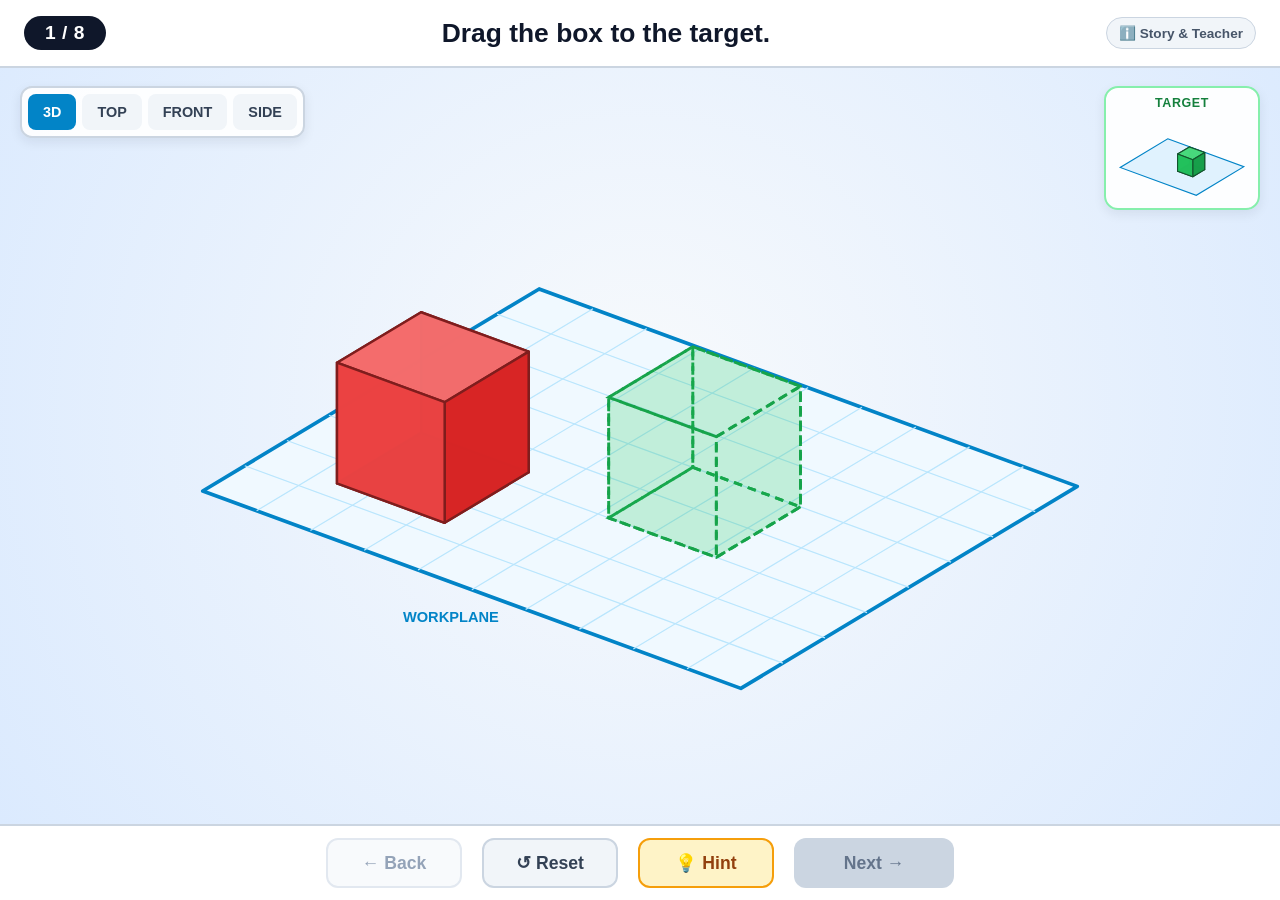
==== index.html @ 07649b6f "Complete Builder Island 3D Practice Playground" ====
<!DOCTYPE html>
<html lang="en">
<head>
  <meta charset="UTF-8" />
  <meta name="viewport" content="width=device-width, initial-scale=1.0" />
  <title>Builder Island</title>
  <link rel="icon" href="data:image/svg+xml,%3Csvg xmlns='http://www.w3.org/2000/svg' viewBox='0 0 64 64'%3E%3Crect x='12' y='16' width='40' height='36' rx='8' fill='%2338bdf8' stroke='%230284c7' stroke-width='4'/%3E%3Ccircle cx='24' cy='34' r='5' fill='%230f172a'/%3E%3Ccircle cx='40' cy='34' r='5' fill='%230f172a'/%3E%3C/svg%3E" />
  <link rel="stylesheet" href="./styles.css" />
</head>
<body>
  <div class="app-shell">
    <!-- 1 & 2. Minimal Top Bar: Short Progress (e.g. 1 / 8) + Single Short Instruction (<= 6 words) -->
    <header class="top-bar">
      <div class="progress-badge" id="step-progress" aria-label="Progress">1 / 8</div>
      <h1 class="short-instruction" id="step-instruction">Drag the box to the target.</h1>
      <button type="button" class="info-corner-btn" id="btn-open-info" title="Story &amp; Teacher Info">
        ℹ️ Story &amp; Teacher
      </button>
    </header>

    <!-- Storage Warning (only visible if browser storage is blocked) -->
    <div class="storage-toast hidden" id="storage-warning-banner" role="alert">
      Practice mode only — progress won’t save after refresh.
    </div>

    <!-- 3. Single Large 3D Interactive Workspace -->
    <main class="stage-container">
      <svg
        id="workspace-3d"
        viewBox="0 0 1000 620"
        class="workspace-svg"
        role="application"
        aria-label="3D Interactive Workspace"
      >
        <!-- Rendered dynamically by src/app.js -->
      </svg>

      <!-- Interactive ViewCube Overlay inside the 3D Workspace (View Different Faces) -->
      <div class="viewcube-widget" aria-label="View Faces">
        <button type="button" class="cube-face-btn active" data-view="ISO" id="view-btn-iso">3D</button>
        <button type="button" class="cube-face-btn" data-view="TOP" id="view-btn-top">TOP</button>
        <button type="button" class="cube-face-btn" data-view="FRONT" id="view-btn-front">FRONT</button>
        <button type="button" class="cube-face-btn" data-view="SIDE" id="view-btn-side">SIDE</button>
      </div>

      <!-- 4. Small Target Outline / Schematic Thumbnail -->
      <div class="target-preview-card" aria-label="Target Preview">
        <span class="target-preview-label">Target</span>
        <svg id="target-mini-svg" viewBox="0 0 140 100" class="target-mini-svg" aria-hidden="true"></svg>
      </div>

      <!-- Ultra-short visual hint pill (hidden unless Hint is clicked) -->
      <div class="hint-toast hidden" id="hint-toast" role="status"></div>
    </main>

    <!-- 5. Bottom Control Bar: Back, Reset, Hint, Next -->
    <footer class="bottom-bar">
      <button type="button" class="ctrl-btn btn-prev" id="btn-prev" disabled>
        ← Back
      </button>
      <button type="button" class="ctrl-btn btn-reset" id="btn-reset">
        ↺ Reset
      </button>
      <button type="button" class="ctrl-btn btn-hint" id="btn-hint">
        💡 Hint
      </button>
      <button type="button" class="ctrl-btn btn-next" id="btn-next" disabled>
        Next →
      </button>
    </footer>
  </div>

  <!-- Separate Story & Teacher Info Modal (Kept completely out of the main practice interface) -->
  <div class="modal-backdrop hidden" id="modal-info" role="dialog" aria-modal="true" aria-labelledby="modal-info-title">
    <div class="modal-card">
      <div class="modal-header">
        <h2 id="modal-info-title">Builder Island — Story &amp; Teacher Guide</h2>
        <button type="button" class="modal-close-btn" id="btn-close-info" aria-label="Close">✕</button>
      </div>
      <div class="modal-body">
        <p class="practice-badge">Practice model — not the Tinkercad editor.</p>
        <h3>Island Story</h3>
        <p id="story-text">
          “A little robot has arrived on Builder Island. It has no home yet! Help it build a safe base, a doorway, and a welcome sign.”
        </p>
        <h3>Try It in Tinkercad (Student Self-Check)</h3>
        <p>
          In your teacher’s prepared Tinkercad workspace, place a <strong>Box</strong> and resize it to <strong>40 × 30 × 4 mm</strong>.
          (Self-check only — this site never connects to Tinkercad or collects accounts.)
        </p>
        <ul class="self-check-list">
          <li><label><input type="checkbox" class="tinkercad-check" data-check="box" /> Dragged 1 Box onto the Tinkercad Workplane</label></li>
          <li><label><input type="checkbox" class="tinkercad-check" data-check="size" /> Changed dimensions to 40 × 30 × 4 mm</label></li>
          <li><label><input type="checkbox" class="tinkercad-check" data-check="flat" /> Checked TOP and FRONT views (sits flat at Z = 0)</label></li>
        </ul>
        <details class="teacher-notes-details">
          <summary>Teacher Notes &amp; Optional Real Screenshot Checklist</summary>
          <p>
            This site uses original interactive 3D SVGs and does not impersonate the Tinkercad UI. If you prepare printed classroom cards, you can capture these 3 real Tinkercad screenshots:
          </p>
          <ol class="teacher-shot-list">
            <li>Basic Shapes panel showing the red <strong>Box</strong> tool.</li>
            <li>A Box on the Workplane with white resize squares and <code>40 × 30 × 4 mm</code> labels.</li>
            <li>The top-left <strong>ViewCube</strong> showing <code>TOP</code> and <code>FRONT</code> faces.</li>
          </ol>
        </details>
      </div>
    </div>
  </div>

  <!-- Completion Modal after Step 8 (Review My Skills, Try It in Tinkercad, Change My Design, Replay) -->
  <div class="modal-backdrop hidden" id="modal-complete" role="dialog" aria-modal="true" aria-labelledby="modal-complete-title">
    <div class="modal-card modal-complete-card">
      <div class="modal-header">
        <h2 id="modal-complete-title">🎉 Safe Robot Base Complete!</h2>
        <button type="button" class="modal-close-btn" id="btn-close-complete" aria-label="Close">✕</button>
      </div>
      <div class="modal-body">
        <p class="practice-badge">Practice model — not the Tinkercad editor.</p>
        <p>
          You mastered all 8 spatial 3D steps and built Little Bot’s <strong>40 × 30 × 4 mm</strong> Safe Base!
        </p>

        <h3>Review My Skills (8 / 8)</h3>
        <div class="skills-grid" id="skills-review-grid">
          <span class="skill-chip">✓ 1. Drag to Move</span>
          <span class="skill-chip">✓ 2. Stretch Length</span>
          <span class="skill-chip">✓ 3. Push Height (4 mm)</span>
          <span class="skill-chip">✓ 4. Look TOP View</span>
          <span class="skill-chip">✓ 5. Rotate 90°</span>
          <span class="skill-chip">✓ 6. Look FRONT View</span>
          <span class="skill-chip">✓ 7. Lift Cone (Z)</span>
          <span class="skill-chip">✓ 8. Pull Width (40×30×4)</span>
        </div>

        <h3>Try It in Tinkercad (Student Self-Check)</h3>
        <p>
          Open your teacher’s prepared Tinkercad environment and build your real base (self-check only):
        </p>
        <ul class="self-check-list">
          <li><label><input type="checkbox" class="tinkercad-check" data-check="box" /> Place a <strong>Box</strong> on the Workplane</label></li>
          <li><label><input type="checkbox" class="tinkercad-check" data-check="size" /> Resize to <strong>Length 40 mm, Width 30 mm, Height 4 mm</strong></label></li>
          <li><label><input type="checkbox" class="tinkercad-check" data-check="flat" /> Check <strong>TOP</strong> and <strong>FRONT</strong> views</label></li>
        </ul>

        <div class="complete-actions">
          <button type="button" class="ctrl-btn btn-free-design" id="btn-change-design">
            🛠️ Change My Design
          </button>
          <button type="button" class="ctrl-btn btn-replay-all" id="btn-replay-all">
            ↺ Replay 1 / 8
          </button>
        </div>
      </div>
    </div>
  </div>

  <script type="module" src="./src/app.js"></script>
</body>
</html>
---- styles.css ----
:root {
  --bg-sky: #e0f2fe;
  --bg-bar: #ffffff;
  --text-dark: #0f172a;
  --primary: #0284c7;
  --success: #16a34a;
  --hint-amber: #f59e0b;
  --border-light: #cbd5e1;
}

*,
*::before,
*::after {
  box-sizing: border-box;
}

html,
body {
  margin: 0;
  padding: 0;
  width: 100%;
  height: 100%;
  overflow: hidden;
  font-family: -apple-system, BlinkMacSystemFont, "Segoe UI", Roboto, Helvetica, Arial, sans-serif;
  background: var(--bg-sky);
  color: var(--text-dark);
  user-select: none;
}

.hidden {
  display: none !important;
}

.app-shell {
  display: flex;
  flex-direction: column;
  width: 100vw;
  height: 100vh;
}

/* 1 & 2. Minimal Top Bar: Progress (e.g., 1 / 8) + Short Instruction (<= 6 words) */
.top-bar {
  height: 68px;
  background: var(--bg-bar);
  border-bottom: 2px solid var(--border-light);
  padding: 0 24px;
  display: flex;
  align-items: center;
  justify-content: space-between;
  gap: 16px;
  flex-shrink: 0;
}

.progress-badge {
  background: #0f172a;
  color: #ffffff;
  font-size: 1.2rem;
  font-weight: 800;
  padding: 6px 16px;
  border-radius: 999px;
  letter-spacing: 0.5px;
  min-width: 82px;
  text-align: center;
}

.short-instruction {
  margin: 0;
  font-size: 1.65rem;
  font-weight: 800;
  color: #0f172a;
  text-align: center;
  flex: 1;
}

.info-corner-btn {
  background: #f1f5f9;
  border: 1px solid #cbd5e1;
  color: #475569;
  font-size: 0.85rem;
  font-weight: 600;
  padding: 7px 12px;
  border-radius: 999px;
  cursor: pointer;
}

.info-corner-btn:hover {
  background: #e2e8f0;
  color: #0f172a;
}

.storage-toast {
  background: #fef3c7;
  color: #92400e;
  text-align: center;
  padding: 4px 12px;
  font-size: 0.82rem;
  font-weight: 700;
}

/* 3. Single Large 3D Interactive Workspace */
.stage-container {
  position: relative;
  flex: 1;
  width: 100%;
  background: radial-gradient(circle at 50% 45%, #f8fafc 0%, #dbeafe 100%);
  overflow: hidden;
  display: flex;
  align-items: center;
  justify-content: center;
}

.workspace-svg {
  width: 100%;
  height: 100%;
  display: block;
  touch-action: none;
}

/* ViewCube Face Switcher inside 3D Workspace */
.viewcube-widget {
  position: absolute;
  top: 18px;
  left: 20px;
  display: flex;
  gap: 6px;
  background: rgba(255, 255, 255, 0.92);
  padding: 6px;
  border-radius: 12px;
  border: 2px solid #cbd5e1;
  box-shadow: 0 4px 12px rgba(15, 23, 42, 0.08);
}

.cube-face-btn {
  background: #f1f5f9;
  border: 2px solid transparent;
  border-radius: 8px;
  padding: 8px 13px;
  font-size: 0.9rem;
  font-weight: 800;
  color: #334155;
  cursor: pointer;
  transition: all 0.12s ease;
}

.cube-face-btn:hover {
  background: #e2e8f0;
}

.cube-face-btn.active {
  background: var(--primary);
  color: #ffffff;
}

.cube-face-btn.hint-pulse {
  border-color: var(--hint-amber);
  box-shadow: 0 0 0 4px rgba(245, 158, 11, 0.35);
  animation: pulseRing 1s infinite alternate;
}

/* 4. Small Target Outline / Schematic Thumbnail */
.target-preview-card {
  position: absolute;
  top: 18px;
  right: 20px;
  width: 156px;
  background: rgba(255, 255, 255, 0.94);
  border: 2px solid #86efac;
  border-radius: 14px;
  padding: 8px 10px 6px;
  box-shadow: 0 4px 12px rgba(15, 23, 42, 0.08);
  display: flex;
  flex-direction: column;
  align-items: center;
  pointer-events: none;
}

.target-preview-label {
  font-size: 0.78rem;
  font-weight: 800;
  text-transform: uppercase;
  color: #15803d;
  letter-spacing: 0.6px;
}

.target-mini-svg {
  width: 136px;
  height: 92px;
  display: block;
}

/* Visual Hint Toast */
.hint-toast {
  position: absolute;
  bottom: 20px;
  left: 50%;
  transform: translateX(-50%);
  background: #fffbeb;
  border: 2px solid var(--hint-amber);
  color: #92400e;
  font-size: 1.05rem;
  font-weight: 800;
  padding: 8px 20px;
  border-radius: 999px;
  box-shadow: 0 6px 16px rgba(15, 23, 42, 0.12);
  pointer-events: none;
}

/* 5. Bottom Bar: Reset, Hint, Next */
.bottom-bar {
  height: 76px;
  background: var(--bg-bar);
  border-top: 2px solid var(--border-light);
  padding: 0 28px;
  display: flex;
  align-items: center;
  justify-content: center;
  gap: 20px;
  flex-shrink: 0;
}

.ctrl-btn {
  min-width: 136px;
  height: 50px;
  border-radius: 12px;
  border: 2px solid transparent;
  font-family: inherit;
  font-size: 1.1rem;
  font-weight: 800;
  cursor: pointer;
  transition: transform 0.1s ease, background 0.15s ease, opacity 0.15s ease;
}

.ctrl-btn:active:not(:disabled) {
  transform: scale(0.97);
}

.btn-prev {
  background: #f1f5f9;
  border-color: #cbd5e1;
  color: #334155;
}

.btn-prev:hover:not(:disabled) {
  background: #e2e8f0;
}

.btn-prev:disabled {
  background: #f8fafc;
  border-color: #e2e8f0;
  color: #94a3b8;
  cursor: not-allowed;
}

.btn-reset {
  background: #f1f5f9;
  border-color: #cbd5e1;
  color: #334155;
}

.btn-reset:hover {
  background: #e2e8f0;
}

.btn-hint {
  background: #fef3c7;
  border-color: #f59e0b;
  color: #92400e;
}

.btn-hint:hover {
  background: #fde68a;
}

.btn-next {
  background: var(--success);
  color: #ffffff;
  min-width: 160px;
}

.btn-next:disabled {
  background: #cbd5e1;
  color: #64748b;
  cursor: not-allowed;
}

.btn-next:not(:disabled) {
  box-shadow: 0 4px 14px rgba(22, 163, 74, 0.35);
  animation: pulseRing 0.9s infinite alternate;
}

@keyframes pulseRing {
  from {
    transform: scale(1);
  }
  to {
    transform: scale(1.05);
  }
}

/* Separate Story & Teacher Info Modal */
.modal-backdrop {
  position: fixed;
  inset: 0;
  background: rgba(15, 23, 42, 0.55);
  display: flex;
  align-items: center;
  justify-content: center;
  padding: 16px;
  z-index: 200;
}

.modal-card {
  background: #ffffff;
  border-radius: 16px;
  max-width: 520px;
  width: 100%;
  padding: 20px;
  box-shadow: 0 20px 40px rgba(15, 23, 42, 0.25);
  user-select: text;
}

.modal-header {
  display: flex;
  justify-content: space-between;
  align-items: center;
  margin-bottom: 12px;
}

.modal-header h2 {
  margin: 0;
  font-size: 1.2rem;
}

.modal-close-btn {
  background: transparent;
  border: none;
  font-size: 1.25rem;
  cursor: pointer;
}

.practice-badge {
  display: inline-block;
  background: #fef08a;
  color: #854d0e;
  font-weight: 800;
  font-size: 0.82rem;
  padding: 4px 10px;
  border-radius: 999px;
  margin: 0 0 10px;
}

.modal-body h3 {
  margin: 12px 0 4px;
  font-size: 1rem;
}

.modal-body p {
  margin: 0 0 8px;
  font-size: 0.92rem;
  color: #334155;
  line-height: 1.45;
}

.modal-complete-card {
  max-width: 560px;
}

.skills-grid {
  display: grid;
  grid-template-columns: repeat(2, 1fr);
  gap: 6px;
  margin: 6px 0 12px;
}

.skill-chip {
  background: #dcfce7;
  color: #166534;
  border: 1px solid #86efac;
  border-radius: 8px;
  padding: 5px 10px;
  font-size: 0.84rem;
  font-weight: 700;
}

.self-check-list {
  list-style: none;
  padding: 0;
  margin: 6px 0 12px;
  display: flex;
  flex-direction: column;
  gap: 6px;
}

.self-check-list li label {
  display: flex;
  align-items: center;
  gap: 8px;
  background: #f8fafc;
  border: 1px solid #e2e8f0;
  border-radius: 8px;
  padding: 6px 10px;
  font-size: 0.88rem;
  font-weight: 600;
  color: #0f172a;
  cursor: pointer;
}

.teacher-notes-details {
  margin-top: 10px;
  background: #f8fafc;
  border: 1px solid #cbd5e1;
  border-radius: 10px;
  padding: 8px 12px;
  font-size: 0.86rem;
}

.teacher-notes-details summary {
  font-weight: 700;
  cursor: pointer;
  color: #334155;
}

.teacher-shot-list {
  margin: 6px 0 0;
  padding-left: 20px;
  color: #334155;
}

.complete-actions {
  display: flex;
  gap: 12px;
  margin-top: 14px;
}

.btn-free-design {
  flex: 1;
  background: var(--primary);
  color: #ffffff;
}

.btn-free-design:hover {
  background: #0369a1;
}

.btn-replay-all {
  flex: 1;
  background: #f1f5f9;
  border-color: #cbd5e1;
  color: #0f172a;
}

.btn-replay-all:hover {
  background: #e2e8f0;
}

/* Tablet Responsive Adjustments */
@media (max-width: 820px) {
  .top-bar {
    padding: 0 14px;
  }
  .short-instruction {
    font-size: 1.25rem;
  }
  .target-preview-card {
    width: 128px;
  }
  .ctrl-btn {
    min-width: 110px;
    font-size: 1rem;
  }
}
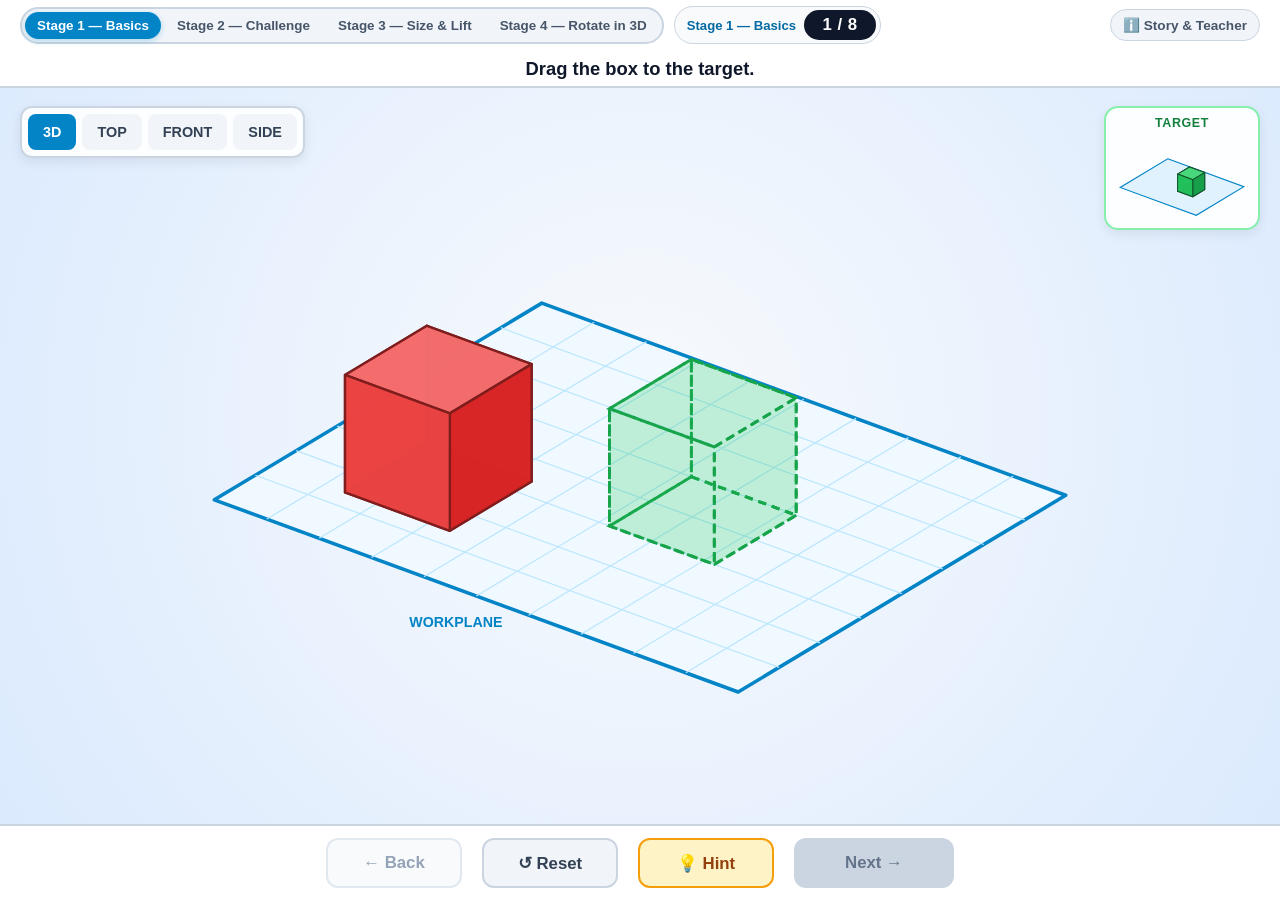
==== commit d61b698f: "Add progressive practice stages for size, lift, and 3D rotation" ====
--- a/index.html
+++ b/index.html
@@ -9,10 +9,27 @@
 </head>
 <body>
   <div class="app-shell">
-    <!-- 1 & 2. Minimal Top Bar: Short Progress (e.g. 1 / 8) + Single Short Instruction (<= 6 words) -->
+    <!-- Top Bar: Stage Selector + Current Stage Name + Progress (1 / 8) + Short Instruction -->
     <header class="top-bar">
-      <div class="progress-badge" id="step-progress" aria-label="Progress">1 / 8</div>
+      <div class="top-left-group">
+        <div class="stage-switcher" role="group" aria-label="Stage Selection">
+          <button type="button" class="stage-pill active" id="btn-stage-1" data-stage="1">
+            Stage 1 — Basics
+          </button>
+          <button type="button" class="stage-pill" id="btn-stage-2" data-stage="2">
+            Stage 2 — Challenge
+          </button>
+          <button type="button" class="stage-pill" id="btn-stage-3" data-stage="3">Stage 3 — Size &amp; Lift</button>
+          <button type="button" class="stage-pill" id="btn-stage-4" data-stage="4">Stage 4 — Rotate in 3D</button>
+        </div>
+        <div class="stage-status-chip">
+          <span class="current-stage-label" id="current-stage-name">Stage 1 — Basics</span>
+          <span class="progress-badge" id="step-progress" aria-label="Progress">1 / 8</span>
+        </div>
+      </div>
+
       <h1 class="short-instruction" id="step-instruction">Drag the box to the target.</h1>
+
       <button type="button" class="info-corner-btn" id="btn-open-info" title="Story &amp; Teacher Info">
         ℹ️ Story &amp; Teacher
       </button>
@@ -23,7 +40,7 @@
       Practice mode only — progress won’t save after refresh.
     </div>
 
-    <!-- 3. Single Large 3D Interactive Workspace -->
+    <!-- Single Large 3D Interactive Workspace -->
     <main class="stage-container">
       <svg
         id="workspace-3d"
@@ -43,7 +60,8 @@
         <button type="button" class="cube-face-btn" data-view="SIDE" id="view-btn-side">SIDE</button>
       </div>
 
-      <!-- 4. Small Target Outline / Schematic Thumbnail -->
+      <div id="turn-toolbar" class="turn-toolbar hidden"><span>Fixed view · FRONT = +Y</span><button type="button" id="btn-turn-help">Three Ways to Turn</button></div>
+      <!-- Small Target Outline / Schematic Thumbnail -->
       <div class="target-preview-card" aria-label="Target Preview">
         <span class="target-preview-label">Target</span>
         <svg id="target-mini-svg" viewBox="0 0 140 100" class="target-mini-svg" aria-hidden="true"></svg>
@@ -53,7 +71,7 @@
       <div class="hint-toast hidden" id="hint-toast" role="status"></div>
     </main>
 
-    <!-- 5. Bottom Control Bar: Back, Reset, Hint, Next -->
+    <!-- Bottom Control Bar: Back, Reset, Hint, Next -->
     <footer class="bottom-bar">
       <button type="button" class="ctrl-btn btn-prev" id="btn-prev" disabled>
         ← Back
@@ -70,7 +88,53 @@
     </footer>
   </div>
 
-  <!-- Separate Story & Teacher Info Modal (Kept completely out of the main practice interface) -->
+  <!-- Stage Selection Modal (accessible from Completion screen) -->
+  <div class="modal-backdrop hidden" id="modal-stages" role="dialog" aria-modal="true" aria-labelledby="modal-stages-title">
+    <div class="modal-card modal-stages-card">
+      <div class="modal-header">
+        <h2 id="modal-stages-title">Choose a Stage</h2>
+        <button type="button" class="modal-close-btn" id="btn-close-stages" aria-label="Close">✕</button>
+      </div>
+      <div class="modal-body">
+        <p>Pick any stage to practice. Your progress is saved separately for each stage.</p>
+        <div class="stage-select-grid">
+          <button type="button" class="stage-select-card" id="card-select-stage-1" data-stage="1">
+            <span class="stage-card-title">Stage 1 — Basics</span>
+            <span class="stage-card-desc">8 single-action steps: Move, Stretch, Height, Views, Turn 90°, and Lift.</span>
+            <span class="stage-card-progress" id="stage-1-progress-summary">8 steps</span>
+          </button>
+          <button type="button" class="stage-select-card" id="card-select-stage-2" data-stage="2">
+            <span class="stage-card-title">Stage 2 — Challenge</span>
+            <span class="stage-card-desc">8 spatial challenges: Turn &amp; Move, Direction Arrows, and Multi-Block Shapes.</span>
+            <span class="stage-card-progress" id="stage-2-progress-summary">8 steps</span>
+          </button>
+          <button type="button" class="stage-select-card" id="card-select-stage-3" data-stage="3">
+            <span class="stage-card-title">Stage 3 — Size &amp; Lift</span>
+            <span class="stage-card-desc">8 tasks: proportional size, length, width, and height above the ground.</span>
+            <span class="stage-card-progress" id="stage-3-progress-summary">8 steps</span>
+          </button>
+          <button type="button" class="stage-select-card" id="card-select-stage-4" data-stage="4">
+            <span class="stage-card-title">Stage 4 — Rotate in 3D</span><span class="stage-card-desc">8 tasks: Spin, Tip Forward / Back, and Tip Sideways.</span><span class="stage-card-progress" id="stage-4-progress-summary">8 steps</span>
+          </button>
+        </div>
+      </div>
+    </div>
+  </div>
+
+  <div class="modal-backdrop hidden" id="modal-turn-intro" role="dialog" aria-modal="true" aria-labelledby="turn-intro-title">
+    <div class="modal-card turn-intro-card">
+      <div class="modal-header"><h2 id="turn-intro-title">Three Ways to Turn</h2><button type="button" id="btn-close-turn-intro" class="modal-close-btn" aria-label="Close rotation introduction">✕</button></div>
+      <div class="turn-intro-diagrams">
+        <div><svg viewBox="0 0 100 80" aria-hidden="true"><path d="M50 60V10M25 45L50 30L75 45L50 60Z" fill="#ddd6fe" stroke="#7c3aed" stroke-width="3"/><path d="M20 60C-5 35 95 35 80 60L80 45M80 60L65 57" fill="none" stroke="#0f172a" stroke-width="3"/></svg><p>Spin: turn on the workplane.</p></div>
+        <div><svg viewBox="0 0 100 80" aria-hidden="true"><path d="M10 45H90M35 20L65 30L65 65L35 55Z" fill="#fed7aa" stroke="#b45309" stroke-width="3"/><path d="M20 15C70 -5 90 75 55 75L65 65M55 75L70 78" fill="none" stroke="#0f172a" stroke-width="3"/></svg><p>Tip forward or back.</p></div>
+        <div><svg viewBox="0 0 100 80" aria-hidden="true"><path d="M20 65L80 15M30 25H65V60H30Z" fill="#bae6fd" stroke="#0369a1" stroke-width="3"/><path d="M15 35C25 -5 95 15 85 55L78 43M85 55L96 46" fill="none" stroke="#0f172a" stroke-width="3"/></svg><p>Tip from side to side.</p></div>
+      </div>
+      <p><strong>Choose a curved arrow. Hold and drag.</strong></p>
+      <p>▲ Black triangle = lift the whole block.<br>↻ Curved arrows = rotate the block.</p>
+      <button type="button" id="btn-start-turn" class="ctrl-btn btn-next">Let’s Turn</button>
+    </div>
+  </div>
+  <!-- Separate Story & Teacher Info Modal -->
   <div class="modal-backdrop hidden" id="modal-info" role="dialog" aria-modal="true" aria-labelledby="modal-info-title">
     <div class="modal-card">
       <div class="modal-header">
@@ -108,7 +172,7 @@
     </div>
   </div>
 
-  <!-- Completion Modal after Step 8 (Review My Skills, Try It in Tinkercad, Change My Design, Replay) -->
+  <!-- Completion Modal after Step 8 -->
   <div class="modal-backdrop hidden" id="modal-complete" role="dialog" aria-modal="true" aria-labelledby="modal-complete-title">
     <div class="modal-card modal-complete-card">
       <div class="modal-header">
@@ -117,11 +181,11 @@
       </div>
       <div class="modal-body">
         <p class="practice-badge">Practice model — not the Tinkercad editor.</p>
-        <p>
+        <p id="modal-complete-desc">
           You mastered all 8 spatial 3D steps and built Little Bot’s <strong>40 × 30 × 4 mm</strong> Safe Base!
         </p>
 
-        <h3>Review My Skills (8 / 8)</h3>
+        <h3 id="modal-complete-skills-heading">Review My Skills (8 / 8)</h3>
         <div class="skills-grid" id="skills-review-grid">
           <span class="skill-chip">✓ 1. Drag to Move</span>
           <span class="skill-chip">✓ 2. Stretch Length</span>
@@ -135,15 +199,18 @@
 
         <h3>Try It in Tinkercad (Student Self-Check)</h3>
         <p>
-          Open your teacher’s prepared Tinkercad environment and build your real base (self-check only):
+          Open your teacher’s prepared Tinkercad environment and build your real model (self-check only):
         </p>
         <ul class="self-check-list">
-          <li><label><input type="checkbox" class="tinkercad-check" data-check="box" /> Place a <strong>Box</strong> on the Workplane</label></li>
-          <li><label><input type="checkbox" class="tinkercad-check" data-check="size" /> Resize to <strong>Length 40 mm, Width 30 mm, Height 4 mm</strong></label></li>
+          <li><label><input type="checkbox" class="tinkercad-check" data-check="box" /> Place <strong>Box</strong> shapes on the Workplane</label></li>
+          <li><label><input type="checkbox" class="tinkercad-check" data-check="size" /> Match position, size, and rotation</label></li>
           <li><label><input type="checkbox" class="tinkercad-check" data-check="flat" /> Check <strong>TOP</strong> and <strong>FRONT</strong> views</label></li>
         </ul>
 
         <div class="complete-actions">
+          <button type="button" class="ctrl-btn btn-stage-select" id="btn-stage-select">
+            🗺️ Choose Stage
+          </button>
           <button type="button" class="ctrl-btn btn-free-design" id="btn-change-design">
             🛠️ Change My Design
           </button>
--- a/styles.css
+++ b/styles.css
@@ -38,34 +38,92 @@
   height: 100vh;
 }
 
-/* 1 & 2. Minimal Top Bar: Progress (e.g., 1 / 8) + Short Instruction (<= 6 words) */
+/* 1 & 2. Top Bar: Stage Selector + Stage Name + Progress (1 / 8) + Short Instruction */
 .top-bar {
-  height: 68px;
+  min-height: 70px;
   background: var(--bg-bar);
   border-bottom: 2px solid var(--border-light);
-  padding: 0 24px;
+  padding: 6px 20px;
   display: flex;
   align-items: center;
   justify-content: space-between;
-  gap: 16px;
+  gap: 14px;
   flex-shrink: 0;
+}
+
+.top-left-group {
+  display: flex;
+  align-items: center;
+  gap: 10px;
+  flex-shrink: 0;
+}
+
+.stage-switcher {
+  display: inline-flex;
+  background: #f1f5f9;
+  border: 2px solid #cbd5e1;
+  border-radius: 999px;
+  padding: 3px;
+  gap: 4px;
+}
+
+.stage-pill {
+  background: transparent;
+  border: none;
+  border-radius: 999px;
+  padding: 6px 12px;
+  font-size: 0.84rem;
+  font-weight: 800;
+  color: #475569;
+  cursor: pointer;
+  transition: all 0.14s ease;
+  white-space: nowrap;
+}
+
+.stage-pill:hover {
+  color: #0f172a;
+  background: #e2e8f0;
+}
+
+.stage-pill.active {
+  background: var(--primary);
+  color: #ffffff;
+  box-shadow: 0 2px 6px rgba(2, 132, 199, 0.28);
+}
+
+.stage-status-chip {
+  display: inline-flex;
+  align-items: center;
+  gap: 8px;
+  background: #f8fafc;
+  border: 1.5px solid #cbd5e1;
+  border-radius: 999px;
+  padding: 3px 4px 3px 12px;
+}
+
+.current-stage-label {
+  font-size: 0.82rem;
+  font-weight: 800;
+  color: #0369a1;
+  white-space: nowrap;
 }
 
 .progress-badge {
   background: #0f172a;
   color: #ffffff;
-  font-size: 1.2rem;
-  font-weight: 800;
-  padding: 6px 16px;
+  font-size: 1.05rem;
+  font-weight: 800;
+  padding: 5px 14px;
   border-radius: 999px;
   letter-spacing: 0.5px;
-  min-width: 82px;
+  min-width: 72px;
   text-align: center;
+  white-space: nowrap;
 }
 
 .short-instruction {
   margin: 0;
-  font-size: 1.65rem;
+  font-size: 1.45rem;
   font-weight: 800;
   color: #0f172a;
   text-align: center;
@@ -81,6 +139,7 @@
   padding: 7px 12px;
   border-radius: 999px;
   cursor: pointer;
+  white-space: nowrap;
 }
 
 .info-corner-btn:hover {
@@ -205,7 +264,7 @@
   pointer-events: none;
 }
 
-/* 5. Bottom Bar: Reset, Hint, Next */
+/* 5. Bottom Bar: Back, Reset, Hint, Next */
 .bottom-bar {
   height: 76px;
   background: var(--bg-bar);
@@ -224,7 +283,7 @@
   border-radius: 12px;
   border: 2px solid transparent;
   font-family: inherit;
-  font-size: 1.1rem;
+  font-size: 1.05rem;
   font-weight: 800;
   cursor: pointer;
   transition: transform 0.1s ease, background 0.15s ease, opacity 0.15s ease;
@@ -297,7 +356,7 @@
   }
 }
 
-/* Separate Story & Teacher Info Modal */
+/* Modals */
 .modal-backdrop {
   position: fixed;
   inset: 0;
@@ -362,7 +421,65 @@
 }
 
 .modal-complete-card {
-  max-width: 560px;
+  max-width: 600px;
+}
+
+.modal-stages-card {
+  max-width: 540px;
+}
+
+.stage-select-grid {
+  display: grid;
+  grid-template-columns: 1fr 1fr;
+  gap: 12px;
+  margin-top: 12px;
+}
+
+.stage-select-card {
+  display: flex;
+  flex-direction: column;
+  align-items: flex-start;
+  text-align: left;
+  gap: 8px;
+  padding: 16px;
+  border-radius: 14px;
+  border: 2px solid #cbd5e1;
+  background: #f8fafc;
+  cursor: pointer;
+  transition: all 0.15s ease;
+  font-family: inherit;
+}
+
+.stage-select-card:hover {
+  border-color: var(--primary);
+  background: #f0f9ff;
+}
+
+.stage-select-card.active {
+  border-color: var(--primary);
+  background: #e0f2fe;
+}
+
+.stage-card-title {
+  font-size: 1.05rem;
+  font-weight: 800;
+  color: #0f172a;
+}
+
+.stage-card-desc {
+  font-size: 0.84rem;
+  color: #475569;
+  line-height: 1.4;
+}
+
+.stage-card-progress {
+  font-size: 0.8rem;
+  font-weight: 800;
+  color: #0284c7;
+  background: #ffffff;
+  border: 1px solid #bae6fd;
+  padding: 3px 10px;
+  border-radius: 999px;
 }
 
 .skills-grid {
@@ -428,14 +545,26 @@
 
 .complete-actions {
   display: flex;
-  gap: 12px;
+  gap: 10px;
   margin-top: 14px;
+}
+
+.btn-stage-select {
+  flex: 1;
+  background: #0f172a;
+  color: #ffffff;
+  min-width: 120px;
+}
+
+.btn-stage-select:hover {
+  background: #1e293b;
 }
 
 .btn-free-design {
   flex: 1;
   background: var(--primary);
   color: #ffffff;
+  min-width: 120px;
 }
 
 .btn-free-design:hover {
@@ -447,25 +576,75 @@
   background: #f1f5f9;
   border-color: #cbd5e1;
   color: #0f172a;
+  min-width: 120px;
 }
 
 .btn-replay-all:hover {
   background: #e2e8f0;
 }
 
-/* Tablet Responsive Adjustments */
-@media (max-width: 820px) {
+/* Tablet & Mobile Responsive Adjustments */
+@media (max-width: 960px) {
   .top-bar {
-    padding: 0 14px;
+    flex-wrap: wrap;
+    padding: 8px 12px;
   }
   .short-instruction {
-    font-size: 1.25rem;
+    font-size: 1.15rem;
+    order: 3;
+    flex-basis: 100%;
   }
   .target-preview-card {
     width: 128px;
   }
   .ctrl-btn {
-    min-width: 110px;
-    font-size: 1rem;
+    min-width: 104px;
+    font-size: 0.96rem;
   }
-}
+  .stage-select-grid {
+    grid-template-columns: 1fr;
+  }
+}
+
+/* Three stage choices wrap without narrowing the workspace on small screens. */
+.stage-switcher { flex-wrap: wrap; }
+@media (max-width: 600px) {
+  .stage-pill { font-size: 11px; padding: 6px 8px; }
+  .top-left-group { min-width: 0; }
+}
+
+@media (max-width: 600px) {
+  .top-bar { gap: 8px; }
+  .top-left-group { width: 100%; flex-shrink: 1; flex-wrap: wrap; }
+  .stage-switcher { width: 100%; justify-content: center; border-radius: 16px; gap: 0; }
+  .stage-pill { padding: 8px 6px; }
+  .stage-status-chip { margin: auto; }
+  .info-corner-btn { padding: 4px 8px; font-size: 11px; }
+  .short-instruction { font-size: 1rem; }
+  .bottom-bar { gap: 6px; padding: 0 8px; height: 68px; }
+  .ctrl-btn { min-width: 0; flex: 1; font-size: .85rem; }
+  .viewcube-widget { top: 10px; left: 10px; gap: 2px; padding: 4px; }
+  .cube-face-btn { padding: 7px 8px; font-size: .75rem; }
+  .target-preview-card { top: 62px; right: 10px; width: 104px; padding: 5px; }
+  .target-mini-svg { width: 92px; height: 66px; }
+  .modal-card { max-height: 90vh; overflow-y: auto; }
+}
+
+/* Stage 4 uses a stable camera and named, patterned rotation controls. */
+.turn-toolbar { position:absolute; top:16px; left:18px; display:flex; flex-direction:column; gap:6px; color:#334155; font-size:12px; }
+.turn-toolbar button { border:1px solid #94a3b8; border-radius:10px; background:white; padding:9px; font-weight:700; cursor:pointer; }
+.turn-intro-diagrams { display:grid; grid-template-columns:repeat(3,1fr); gap:12px; text-align:center; }
+.turn-intro-diagrams svg { width:100%; height:90px; }
+.turn-intro-diagrams p { font-size:14px; }
+.stage-four .hint-toast { white-space:normal; max-width:90%; text-align:center; }
+@media (max-width:1350px) and (min-width:601px) {
+  .top-bar { flex-wrap:wrap; }
+  .top-left-group { flex-wrap:wrap; flex-shrink:1; }
+  .short-instruction { order:3; flex-basis:100%; font-size:1.15rem; }
+}
+@media (max-width:600px) {
+  .stage-switcher { display:grid; grid-template-columns:repeat(2,1fr); }
+  .stage-four .target-preview-card { top:8px; }
+  .turn-toolbar { top:12px; left:10px; max-width:180px; }
+  .turn-intro-diagrams { gap:6px; }
+}
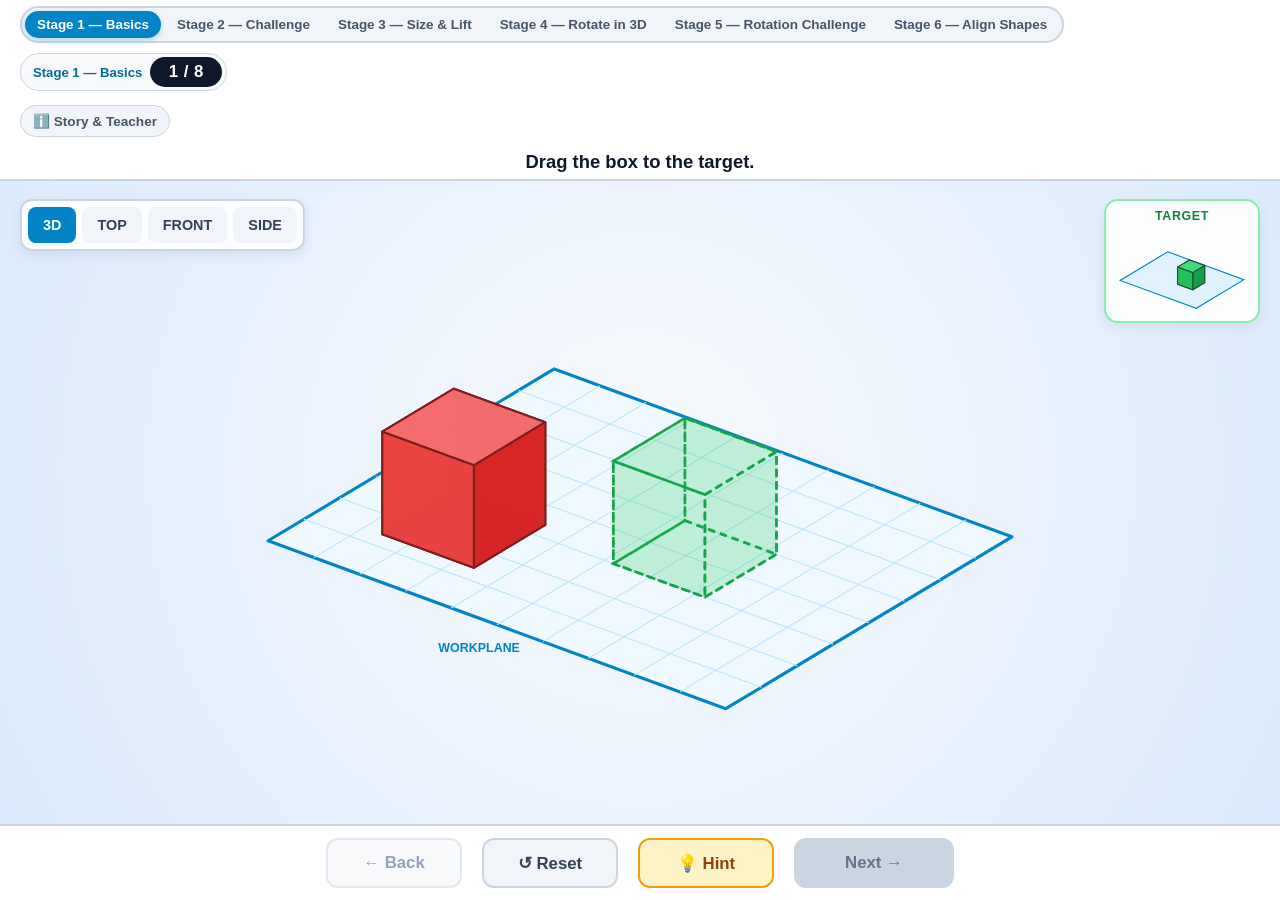
==== commit 106a5d93: "Add rotation challenges and nine-task alignment stage" ====
--- a/index.html
+++ b/index.html
@@ -21,6 +21,8 @@
           </button>
           <button type="button" class="stage-pill" id="btn-stage-3" data-stage="3">Stage 3 — Size &amp; Lift</button>
           <button type="button" class="stage-pill" id="btn-stage-4" data-stage="4">Stage 4 — Rotate in 3D</button>
+          <button type="button" class="stage-pill" id="btn-stage-5" data-stage="5">Stage 5 — Rotation Challenge</button>
+          <button type="button" class="stage-pill" id="btn-stage-6" data-stage="6">Stage 6 — Align Shapes</button>
         </div>
         <div class="stage-status-chip">
           <span class="current-stage-label" id="current-stage-name">Stage 1 — Basics</span>
@@ -35,6 +37,11 @@
       </button>
     </header>
 
+    <section id="align-toolbar" class="align-toolbar hidden" aria-label="Align tools">
+      <div class="align-actions"><button type="button" id="btn-multiple" aria-pressed="false">Select Multiple</button><button type="button" id="btn-align">Align</button><button type="button" id="btn-exit-align">Exit Align</button><button type="button" id="btn-undo-align">Undo Align</button><button type="button" id="btn-align-help">?</button></div>
+      <div id="align-selection" class="align-selection"></div>
+      <span id="align-required-reference"></span><span id="align-status" role="status" aria-live="polite"></span>
+    </section>
     <!-- Storage Warning (only visible if browser storage is blocked) -->
     <div class="storage-toast hidden" id="storage-warning-banner" role="alert">
       Practice mode only — progress won’t save after refresh.
@@ -71,6 +78,8 @@
       <div class="hint-toast hidden" id="hint-toast" role="status"></div>
     </main>
 
+    <section id="align-compact-controls" class="align-compact-controls hidden" aria-label="Alignment directions"></section>
+
     <!-- Bottom Control Bar: Back, Reset, Hint, Next -->
     <footer class="bottom-bar">
       <button type="button" class="ctrl-btn btn-prev" id="btn-prev" disabled>
@@ -89,6 +98,7 @@
   </div>
 
   <!-- Stage Selection Modal (accessible from Completion screen) -->
+  <div class="modal-backdrop hidden" id="modal-align-intro" role="dialog" aria-modal="true" aria-labelledby="align-intro-title"><div class="modal-card"><h2 id="align-intro-title">Align Shapes</h2><p>Align moves shapes into line.</p><p>It does not resize or rotate them.</p><p>Choose a reference. The reference stays still.</p><p>Click a dot to align an edge or a center.</p><p>● Align = position · ■ Resize = size</p><button type="button" id="btn-close-align-intro" class="ctrl-btn">Let's Align</button></div></div>
   <div class="modal-backdrop hidden" id="modal-stages" role="dialog" aria-modal="true" aria-labelledby="modal-stages-title">
     <div class="modal-card modal-stages-card">
       <div class="modal-header">
@@ -116,6 +126,10 @@
           <button type="button" class="stage-select-card" id="card-select-stage-4" data-stage="4">
             <span class="stage-card-title">Stage 4 — Rotate in 3D</span><span class="stage-card-desc">8 tasks: Spin, Tip Forward / Back, and Tip Sideways.</span><span class="stage-card-progress" id="stage-4-progress-summary">8 steps</span>
           </button>
+          <button type="button" class="stage-select-card" id="card-select-stage-5" data-stage="5">
+            <span class="stage-card-title">Stage 5 — Rotation Challenge</span><span class="stage-card-desc">12 targets. Choose among all three rotation arrows.</span><span class="stage-card-progress" id="stage-5-progress-summary">12 steps</span>
+          </button>
+          <button type="button" class="stage-select-card" id="card-select-stage-6" data-stage="6"><span class="stage-card-title">Stage 6 — Align Shapes</span><span class="stage-card-desc">9 tasks: align edges and centers in three directions.</span><span class="stage-card-progress" id="stage-6-progress-summary">9 steps</span></button>
         </div>
       </div>
     </div>
--- a/styles.css
+++ b/styles.css
@@ -648,3 +648,56 @@
   .turn-toolbar { top:12px; left:10px; max-width:180px; }
   .turn-intro-diagrams { gap:6px; }
 }
+
+/* Stage 6 keeps selection tools outside the projected click-control diagram. */
+.align-toolbar { flex-shrink:0; background:#fff; padding:6px 12px; display:flex; flex-wrap:wrap; gap:6px 12px; align-items:center; border-bottom:1px solid #cbd5e1; font-size:12px; }
+.align-actions,.align-selection { display:flex; gap:5px; flex-wrap:wrap; }
+.align-toolbar button { min-height:44px; padding:6px 10px; border:1px solid #94a3b8; border-radius:8px; background:#f8fafc; font-weight:700; color:#0f172a; cursor:pointer; }
+.align-toolbar button[aria-pressed="true"] { background:#dbeafe; border:2px solid #0369a1; }
+.align-toolbar button:disabled { opacity:.45; cursor:default; }
+#align-status { flex-basis:100%; min-height:15px; }
+.stage-six .hint-toast { white-space:normal; max-width:94%; text-align:center; top:8px; bottom:auto; }
+.stage-six .target-preview-card { width:104px; padding:4px; top:5px; right:6px; }
+.stage-six .target-mini-svg { width:92px; height:66px; }
+.align-dot:focus .align-hit { stroke:#0284c7; stroke-width:5; }
+@media(max-width:600px){
+ .stage-six .align-toolbar { padding:4px 8px; gap:4px; font-size:11px; }
+ .stage-six .align-toolbar button { padding:4px 7px; font-size:11px; }
+ .stage-six .align-actions { width:100%; }
+ .stage-six #align-required-reference { font-weight:700; }
+ .stage-six .target-preview-card { width:80px; }
+ .stage-six .target-mini-svg { width:68px; height:48px; }
+}
+
+/* Stage 6 short-window fallback: identical axis/mode targets in separated groups.
+   Neither touch targets nor model geometry are scaled to hide collisions. */
+.align-compact-controls { flex-shrink:0; display:grid; gap:6px; padding:6px 8px; background:#fff; border-top:1px solid #cbd5e1; }
+.align-control-group { display:grid; grid-template-columns:minmax(70px,.9fr) repeat(3,minmax(44px,1fr)); align-items:center; gap:6px; }
+.align-group-title { font-size:12px; font-weight:800; color:#334155; }
+.align-compact-controls .align-dot { min-width:0; }
+.align-compact-controls .align-hit { width:100%; min-height:44px; border:1px solid #94a3b8; border-radius:8px; background:#f8fafc; color:#0f172a; font-size:12px; font-weight:700; display:flex; align-items:center; justify-content:center; gap:5px; padding:4px; cursor:pointer; touch-action:manipulation; }
+.align-compact-controls .align-hit:disabled { opacity:.4; cursor:default; }
+.align-compact-controls .align-hit:focus-visible { outline:3px solid #0284c7; outline-offset:-3px; }
+.align-circle { font-size:16px; line-height:1; color:#111827; pointer-events:none; }
+.align-compact .top-bar { display:grid; grid-template-columns:minmax(0,1fr) auto; padding:4px 8px; gap:4px; }
+.align-compact .top-left-group { grid-column:1; grid-row:1; width:100%; min-width:0; flex-wrap:nowrap; flex-shrink:1; gap:6px; }
+.align-compact .stage-switcher { display:flex; flex-wrap:nowrap; overflow-x:auto; max-width:calc(100vw - 220px); border-radius:10px; scrollbar-width:thin; flex-shrink:1; justify-content:flex-start; }
+.align-compact .stage-pill { flex:0 0 auto; min-height:44px; padding:6px 8px; font-size:12px; }
+.align-compact .stage-status-chip { flex-shrink:0; margin:0; padding:2px; }
+.align-compact .current-stage-label { display:none; }
+.align-compact .progress-badge { font-size:14px; padding:4px 8px; min-width:64px; }
+.align-compact .short-instruction { grid-column:1/-1; grid-row:2; order:0; font-size:14px; line-height:18px; }
+.align-compact .info-corner-btn { grid-column:2; grid-row:1; font-size:11px; padding:4px 6px; }
+.align-compact .align-toolbar { padding:4px 8px; gap:4px 8px; font-size:11px; }
+.align-compact .align-toolbar button { font-size:11px; padding:4px 7px; }
+.align-compact .align-actions { width:auto; }
+.align-compact #align-status { min-height:14px; line-height:14px; }
+.align-compact .stage-container { min-height:0; }
+.align-compact .bottom-bar { flex-shrink:0; height:56px; padding:4px 8px; gap:6px; }
+.align-compact .bottom-bar .ctrl-btn { min-width:0; flex:1; font-size:13px; padding:8px; }
+.align-compact .modal-card { max-height:calc(100vh - 24px); overflow-y:auto; }
+@media(min-width:700px){
+ .align-compact-controls { grid-template-columns:repeat(3,minmax(0,1fr)); }
+ .align-compact-controls .align-control-group { grid-template-columns:repeat(3,minmax(44px,1fr)); gap:4px; }
+ .align-compact-controls .align-group-title { grid-column:1/-1; }
+}
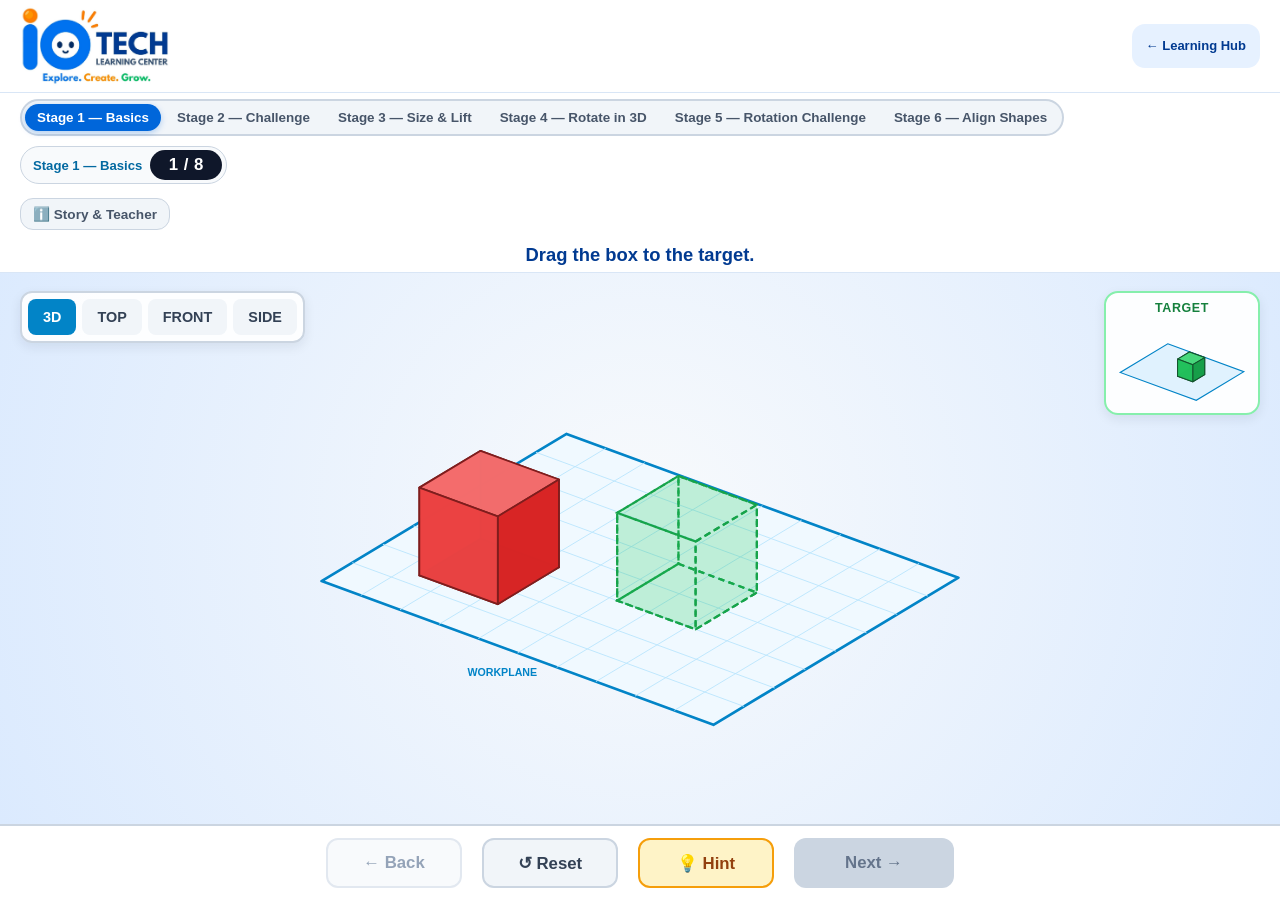
==== commit 7b360af5: "Add io TECH brand styling and Learning Hub navigation" ====
--- a/index.html
+++ b/index.html
@@ -4,11 +4,21 @@
   <meta charset="UTF-8" />
   <meta name="viewport" content="width=device-width, initial-scale=1.0" />
   <title>Builder Island</title>
-  <link rel="icon" href="data:image/svg+xml,%3Csvg xmlns='http://www.w3.org/2000/svg' viewBox='0 0 64 64'%3E%3Crect x='12' y='16' width='40' height='36' rx='8' fill='%2338bdf8' stroke='%230284c7' stroke-width='4'/%3E%3Ccircle cx='24' cy='34' r='5' fill='%230f172a'/%3E%3Ccircle cx='40' cy='34' r='5' fill='%230f172a'/%3E%3C/svg%3E" />
+  <link rel="icon" type="image/png" href="./assets/io-tech-center-logo.png" />
   <link rel="stylesheet" href="./styles.css" />
+  <link rel="stylesheet" href="./brand.css" />
 </head>
 <body>
   <div class="app-shell">
+    <header class="lab-header">
+      <a class="brand" href="./index.html" aria-label="Builder Island home">
+        <img class="brand-logo" src="./assets/io-tech-center-logo.png" width="1383" height="742" alt="io Tech Learning Center — Explore. Create. Grow." decoding="async">
+      </a>
+      <div class="header-actions">
+        <a class="hub-link" href="../io-tech-learning-hub/">← Learning Hub</a>
+      </div>
+    </header>
+
     <!-- Top Bar: Stage Selector + Current Stage Name + Progress (1 / 8) + Short Instruction -->
     <header class="top-bar">
       <div class="top-left-group">
--- a/brand.css
+++ b/brand.css
@@ -0,0 +1,124 @@
+/* io TECH brand styling for Builder Island */
+:root {
+  --brand-blue: #0072ef;
+  --brand-dark-blue: #013a91;
+  --brand-orange: #ff7d01;
+  --brand-green: #00bd6a;
+  --action: #0066da;
+  --action-hover: #0056bb;
+  --ink: #12345d;
+  --muted: #48617d;
+  --paper: #f1f7ff;
+  --white: #ffffff;
+  --line: #d9e6f6;
+  --blue-tint: #e6f1ff;
+  --orange-tint: #fff0de;
+  --green-tint: #e4f8ee;
+  --focus: #013a91;
+  --radius-button: 13px;
+  --radius-card: 22px;
+  font-family: -apple-system, BlinkMacSystemFont, "Segoe UI", Roboto, Helvetica, Arial, sans-serif;
+}
+
+body {
+  background: var(--paper);
+}
+
+.lab-header {
+  display: flex;
+  align-items: center;
+  justify-content: space-between;
+  padding: 6px 20px;
+  background: var(--white);
+  border-bottom: 1px solid var(--line);
+  flex-shrink: 0;
+}
+
+.brand {
+  display: block;
+  width: 150px;
+  max-width: 100%;
+  line-height: 0;
+}
+
+.brand-logo {
+  display: block;
+  width: 100%;
+  height: auto;
+  background: var(--white);
+}
+
+.hub-link {
+  display: inline-flex;
+  align-items: center;
+  justify-content: center;
+  min-height: 44px;
+  padding: 6px 14px;
+  border-radius: var(--radius-button);
+  font-size: 13px;
+  font-weight: 650;
+  line-height: 1.4;
+  text-decoration: none;
+  background: var(--blue-tint);
+  color: var(--brand-dark-blue);
+  transition: background 0.15s ease;
+}
+
+.hub-link:hover {
+  background: #d4e7ff;
+}
+
+.top-bar {
+  background: var(--white);
+  border-bottom: 1px solid var(--line);
+}
+
+.short-instruction {
+  color: var(--brand-dark-blue);
+}
+
+.stage-pill.active {
+  background: var(--action);
+  box-shadow: 0 2px 6px rgba(0, 102, 218, 0.28);
+}
+
+.stage-pill:hover:not(.active) {
+  background: var(--blue-tint);
+  color: var(--brand-dark-blue);
+}
+
+.info-corner-btn {
+  border-radius: var(--radius-button);
+}
+
+.info-corner-btn:hover {
+  background: var(--blue-tint);
+  color: var(--brand-dark-blue);
+}
+
+button:focus-visible, a:focus-visible, select:focus-visible {
+  outline: 3px solid var(--focus);
+  outline-offset: 2px;
+}
+
+@media (max-width: 760px) {
+  .lab-header {
+    padding: 6px 12px;
+  }
+  .brand {
+    width: 132px;
+  }
+  .hub-link {
+    min-height: 44px;
+    padding: 6px 10px;
+    font-size: 12px;
+  }
+  .top-bar {
+    padding: 6px 10px;
+    gap: 8px;
+    min-height: auto;
+  }
+  .short-instruction {
+    font-size: 1.15rem;
+  }
+}
